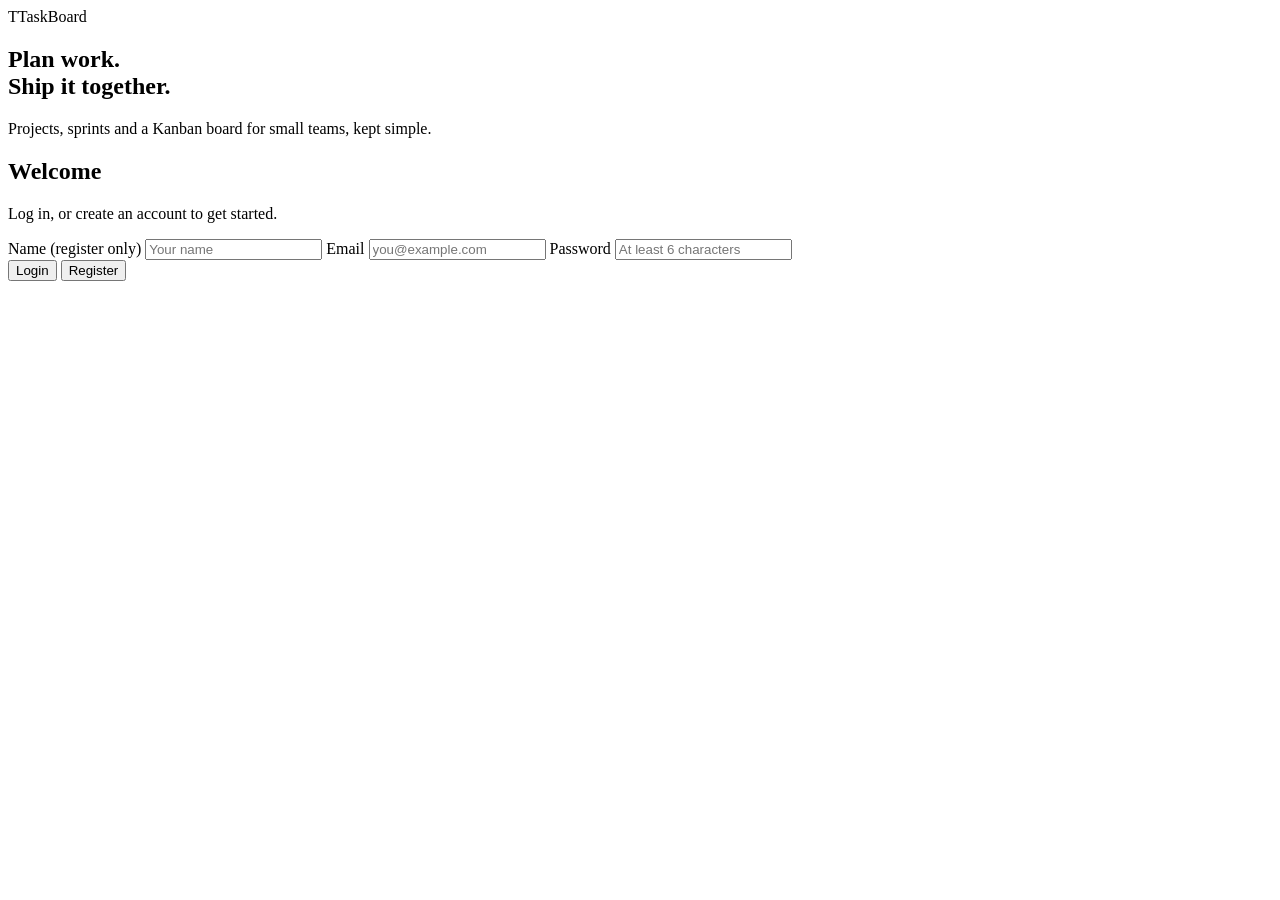
==== static/index.html @ 84e42cac "TB-26: add sprint filter to the board" ====
<!DOCTYPE html>
<html lang="en">
<head>
  <meta charset="UTF-8">
  <meta name="viewport" content="width=device-width, initial-scale=1">
  <title>TaskBoard</title>
  <link rel="preconnect" href="https://fonts.googleapis.com">
  <link rel="preconnect" href="https://fonts.gstatic.com" crossorigin>
  <link rel="stylesheet" href="/style.css">
</head>
<body>
  <!-- ================= LOGIN / REGISTER ================= -->
  <section id="auth">
    <div class="auth-brand">
      <div class="brand"><span class="logo">T</span><span>TaskBoard</span></div>
      <h1>Plan work.<br>Ship it together.</h1>
      <p>Projects, sprints and a Kanban board for small teams, kept simple.</p>
    </div>

    <div class="auth-form">
      <div class="auth-card">
        <h2>Welcome</h2>
        <p class="auth-sub">Log in, or create an account to get started.</p>

        <label for="name">Name <span class="hint">(register only)</span></label>
        <input id="name" placeholder="Your name" autocomplete="name">

        <label for="email">Email</label>
        <input id="email" type="email" placeholder="you@example.com" autocomplete="email">

        <label for="password">Password</label>
        <input id="password" type="password" placeholder="At least 6 characters" autocomplete="current-password">

        <div class="row">
          <button id="loginBtn">Login</button>
          <button id="registerBtn" class="secondary">Register</button>
        </div>
        <p id="authError" class="error" role="alert"></p>
      </div>
    </div>
  </section>

    <!-- ================= APP (after login) ================= -->
  <section id="app" hidden>
    <aside class="sidebar">
      <div class="brand"><span class="logo">T</span><span>TaskBoard</span></div>

      <div class="side-section grow">
        <p class="side-label">Current project</p>
        <div class="project-card">
          <strong id="projectKey">--</strong>
          <span id="projectName">No project</span>
        </div>
        <button id="newProjectBtn" class="ghost">+ New project</button>
      </div>

      <div class="side-user">
        <span id="whoAvatar" class="avatar"></span>
        <span id="who"></span>
        <button id="logoutBtn" class="ghost small">Logout</button>
      </div>
    </aside>

    <main class="main">
      <div class="topbar">
        <h1>Board</h1>
        <select id="projectSelect" aria-label="Select project"></select>
      </div>
      <div class="toolbar">
        <label for="sprintFilter">Show</label>
        <select id="sprintFilter" aria-label="Filter by sprint"></select>
      </div>
      <p id="appError" class="error" role="alert"></p>

      <!-- Create issue panel (TB-39) -->
      <div class="create-panel">
        <input id="newTitle" placeholder="What needs to be done?" aria-label="Issue title">
        <select id="newType" aria-label="Type">
          <option>Story</option><option selected>Task</option><option>Bug</option><option>Epic</option>
        </select>
        <select id="newPriority" aria-label="Priority">
          <option>High</option><option selected>Medium</option><option>Low</option>
        </select>
        <select id="newPoints" aria-label="Story points">
          <option value="">No points</option>
          <option>1</option><option>2</option><option>3</option>
          <option>5</option><option>8</option><option>13</option>
        </select>
        <select id="newAssignee" aria-label="Assignee"></select>
        <button id="addIssueBtn">Add issue</button>
      </div>
      <p id="createError" class="error" role="alert"></p>

      <div id="board"></div>
    </main>
  </section>
  <!-- Edit issue dialog (TB-18) -->
  <dialog id="editDialog" class="dialog">
    <div class="dialog-body">
      <h3 id="editHeading">Edit issue</h3>

      <label for="editTitle">Title</label>
      <input id="editTitle" placeholder="Issue title">

      <div class="dialog-grid">
        <div>
          <label for="editType">Type</label>
          <select id="editType">
            <option>Story</option><option>Task</option><option>Bug</option><option>Epic</option>
          </select>
        </div>
        <div>
          <label for="editPriority">Priority</label>
          <select id="editPriority">
            <option>High</option><option>Medium</option><option>Low</option>
          </select>
        </div>
        <div>
          <label for="editPoints">Story points</label>
          <select id="editPoints">
            <option value="">None</option>
            <option>1</option><option>2</option><option>3</option>
            <option>5</option><option>8</option><option>13</option>
          </select>
        </div>
        <div>
          <label for="editAssignee">Assignee</label>
          <select id="editAssignee"></select>
        </div>
      </div>

      <p id="editError" class="error" role="alert"></p>
      <div class="dialog-actions">
        <button id="editCancelBtn" class="secondary">Cancel</button>
        <button id="editSaveBtn">Save changes</button>
      </div>
    </div>
  </dialog>
  <script src="/app.js"></script>
</body>
</html>
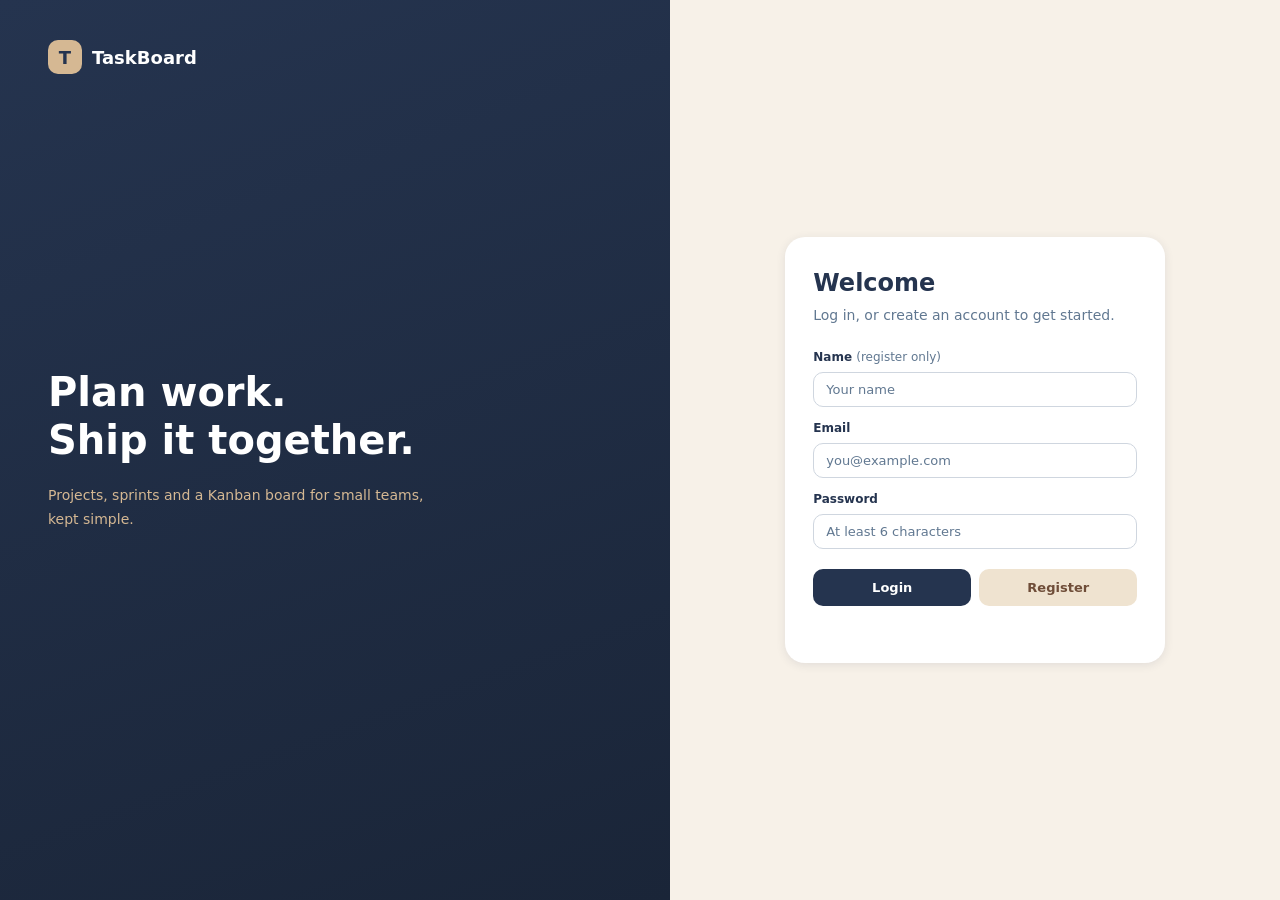
==== commit 50586cd2: "Merge 84e42cac39cbd2ec6d041fa63b5cc1df77c68200 into fd11327509d1e5f1c263e1c9726c04592b62c401" ====
--- a/static/index.html
+++ b/static/index.html
@@ -6,7 +6,8 @@
   <title>TaskBoard</title>
   <link rel="preconnect" href="https://fonts.googleapis.com">
   <link rel="preconnect" href="https://fonts.gstatic.com" crossorigin>
-  <link rel="stylesheet" href="/style.css">
+  <!-- TB-36: was /style.css -->
+  <link rel="stylesheet" href="/static/style.css">
 </head>
 <body>
   <!-- ================= LOGIN / REGISTER ================= -->
@@ -40,7 +41,7 @@
     </div>
   </section>
 
-    <!-- ================= APP (after login) ================= -->
+  <!-- ================= APP (after login) ================= -->
   <section id="app" hidden>
     <aside class="sidebar">
       <div class="brand"><span class="logo">T</span><span>TaskBoard</span></div>
@@ -94,6 +95,7 @@
       <div id="board"></div>
     </main>
   </section>
+
   <!-- Edit issue dialog (TB-18) -->
   <dialog id="editDialog" class="dialog">
     <div class="dialog-body">
@@ -136,6 +138,8 @@
       </div>
     </div>
   </dialog>
-  <script src="/app.js"></script>
+
+  <!-- TB-36: was /app.js -->
+  <script src="/static/app.js"></script>
 </body>
 </html>
--- a/static/style.css
+++ b/static/style.css
@@ -0,0 +1,380 @@
+@import url('https://fonts.googleapis.com/css2?family=Merriweather+Sans:wght@400;500;600;700&display=swap');
+
+:root {
+  /* palette */
+  --space-cadet: #25344f;
+  --slate-gray: #617891;
+  --tan: #d5b893;
+  --coffee: #6f4d38;
+  --caput-mortuum: #632024;
+
+  /* tints derived from the palette */
+  --paper: #f7f1e8;
+  --tan-soft: #efe3d0;
+  --white: #ffffff;
+
+  --radius: 16px;
+  --shadow: 0 2px 10px rgba(37, 52, 79, 0.10);
+}
+
+* { box-sizing: border-box; }
+[hidden] { display: none !important; }
+
+body {
+  margin: 0;
+  font-family: 'Merriweather Sans', system-ui, sans-serif;
+  font-size: 14px;
+  background: var(--paper);
+  color: var(--space-cadet);
+}
+
+h1, h2, h3, h4, p { margin: 0; }
+
+/* ---------- brand ---------- */
+.brand {
+  display: flex;
+  align-items: center;
+  gap: 10px;
+  font-weight: 700;
+  font-size: 18px;
+}
+.logo {
+  display: inline-grid;
+  place-items: center;
+  width: 34px;
+  height: 34px;
+  border-radius: 10px;
+  background: var(--tan);
+  color: var(--space-cadet);
+  font-weight: 700;
+}
+
+/* ---------- form controls ---------- */
+input, select, button {
+  font-family: inherit;
+  font-size: 13px;
+  padding: 9px 12px;
+  border-radius: 10px;
+  border: 1px solid #cfd6df;
+  background: var(--white);
+  color: var(--space-cadet);
+}
+input::placeholder { color: var(--slate-gray); }
+
+button {
+  background: var(--space-cadet);
+  color: var(--white);
+  border: none;
+  font-weight: 600;
+  cursor: pointer;
+  transition: background 0.15s ease;
+}
+button:hover { background: var(--slate-gray); }
+button:disabled { opacity: 0.6; cursor: wait; }
+
+button.secondary { background: var(--tan-soft); color: var(--coffee); }
+button.secondary:hover { background: var(--tan); color: var(--space-cadet); }
+
+button.ghost { background: rgba(255, 255, 255, 0.08); color: var(--tan); }
+button.ghost:hover { background: rgba(255, 255, 255, 0.18); color: var(--white); }
+button.small { padding: 5px 10px; font-size: 12px; }
+
+button:focus-visible, input:focus-visible, select:focus-visible {
+  outline: 2px solid var(--slate-gray);
+  outline-offset: 2px;
+}
+
+.error { color: var(--caput-mortuum); font-weight: 600; min-height: 1.2em; }
+
+/* ================= LOGIN / REGISTER ================= */
+#auth {
+  display: grid;
+  grid-template-columns: 1.1fr 1fr;
+  min-height: 100vh;
+}
+
+.auth-brand {
+  background: linear-gradient(160deg, var(--space-cadet) 0%, #1a2538 100%);
+  color: var(--tan);
+  padding: 48px;
+  display: flex;
+  flex-direction: column;
+  justify-content: center;
+  gap: 20px;
+  position: relative;
+}
+.auth-brand .brand { position: absolute; top: 40px; left: 48px; color: var(--white); }
+.auth-brand h1 { font-size: 40px; line-height: 1.2; color: var(--white); }
+.auth-brand p { max-width: 380px; line-height: 1.7; color: var(--tan); }
+
+.auth-form {
+  display: grid;
+  place-items: center;
+  padding: 32px;
+}
+.auth-card {
+  width: 100%;
+  max-width: 380px;
+  background: var(--white);
+  padding: 32px 28px;
+  border-radius: 20px;
+  box-shadow: var(--shadow);
+  display: flex;
+  flex-direction: column;
+  gap: 8px;
+}
+.auth-card h2 { font-size: 24px; }
+.auth-sub { color: var(--slate-gray); margin-bottom: 10px; line-height: 1.5; }
+.auth-card label { font-size: 12px; font-weight: 600; margin-top: 6px; }
+.hint { font-weight: 400; color: var(--slate-gray); }
+.row { display: flex; gap: 8px; margin-top: 12px; }
+.row button { flex: 1; padding: 11px; }
+
+/* ================= APP SHELL ================= */
+#app {
+  display: grid;
+  grid-template-columns: 260px 1fr;
+  min-height: 100vh;
+}
+
+.sidebar {
+  background: var(--space-cadet);
+  color: var(--tan);
+  padding: 24px 18px;
+  display: flex;
+  flex-direction: column;
+  gap: 28px;
+  position: sticky;
+  top: 0;
+  height: 100vh;
+}
+.sidebar .brand { color: var(--white); }
+
+.side-section { display: flex; flex-direction: column; gap: 10px; }
+.side-section.grow { flex: 1; min-height: 0; overflow-y: auto; }
+
+.avatar {
+  display: inline-grid;
+  place-items: center;
+  flex: none;
+  width: 30px;
+  height: 30px;
+  border-radius: 50%;
+  background: var(--tan);
+  color: var(--coffee);
+  font-size: 11px;
+  font-weight: 700;
+}
+
+.side-user {
+  display: flex;
+  align-items: center;
+  gap: 10px;
+  padding-top: 16px;
+  border-top: 1px solid rgba(255, 255, 255, 0.12);
+}
+#who {
+  flex: 1;
+  min-width: 0;
+  color: var(--white);
+  font-weight: 600;
+  overflow: hidden;
+  text-overflow: ellipsis;
+  white-space: nowrap;
+}
+
+.main { padding: 24px 28px 40px; min-width: 0; }
+.topbar {
+  display: flex;
+  align-items: center;
+  justify-content: space-between;
+  gap: 12px;
+  margin-bottom: 20px;
+}
+.topbar h1 { font-size: 26px; }
+.placeholder { color: var(--slate-gray); line-height: 1.6; }
+
+/* ---------- responsive ---------- */
+@media (max-width: 900px) {
+  #auth { grid-template-columns: 1fr; }
+  .auth-brand { padding: 96px 28px 32px; }
+  .auth-brand .brand { left: 28px; top: 28px; }
+  .auth-brand h1 { font-size: 30px; }
+
+  #app { grid-template-columns: 1fr; }
+  .sidebar { position: static; height: auto; gap: 18px; }
+  .main { padding: 16px; }
+}
+
+/* ================= PROJECTS (TB-16) ================= */
+.side-label {
+  font-size: 11px;
+  text-transform: uppercase;
+  letter-spacing: 0.08em;
+  color: var(--slate-gray);
+  font-weight: 700;
+}
+
+.project-card {
+  background: rgba(255, 255, 255, 0.07);
+  border-radius: 12px;
+  padding: 12px;
+  display: flex;
+  flex-direction: column;
+  gap: 4px;
+}
+.project-card strong { color: var(--white); font-size: 16px; }
+.project-card span { color: var(--tan); font-size: 12px; overflow-wrap: anywhere; }
+
+#projectSelect { min-width: 220px; font-weight: 600; }
+/* ================= KANBAN BOARD ================= */
+#board {
+  display: grid;
+  grid-template-columns: repeat(4, minmax(0, 1fr));
+  gap: 14px;
+  align-items: start;
+}
+
+.column {
+  background: var(--tan-soft);
+  border-radius: var(--radius);
+  padding: 12px;
+  min-height: 220px;
+}
+
+.column-head {
+  display: flex;
+  align-items: center;
+  justify-content: space-between;
+  margin: 2px 2px 12px;
+}
+.column-head h3 {
+  font-size: 12px;
+  text-transform: uppercase;
+  letter-spacing: 0.06em;
+  color: var(--coffee);
+}
+.count {
+  min-width: 24px;
+  text-align: center;
+  padding: 2px 8px;
+  border-radius: 999px;
+  background: var(--white);
+  color: var(--coffee);
+  font-size: 12px;
+  font-weight: 700;
+}
+.empty { color: var(--slate-gray); font-size: 12px; text-align: center; padding: 20px 0; }
+
+.card {
+  background: var(--white);
+  border-radius: 14px;
+  padding: 14px;
+  margin-bottom: 10px;
+  box-shadow: var(--shadow);
+  display: flex;
+  flex-direction: column;
+  gap: 10px;
+  overflow-wrap: anywhere;
+}
+
+.tags { display: flex; flex-wrap: wrap; gap: 6px; }
+.pill {
+  padding: 3px 10px;
+  border-radius: 999px;
+  font-size: 11px;
+  font-weight: 600;
+}
+.type-story { background: #e8dacd; color: var(--coffee); }
+.type-task  { background: #dfe5ec; color: var(--space-cadet); }
+.type-bug   { background: #ecd5d6; color: var(--caput-mortuum); }
+.type-epic  { background: #d9deea; color: var(--space-cadet); }
+
+.prio-high   { background: var(--white); border: 1px solid var(--caput-mortuum); color: var(--caput-mortuum); }
+.prio-medium { background: var(--white); border: 1px solid var(--coffee); color: var(--coffee); }
+.prio-low    { background: var(--white); border: 1px solid var(--slate-gray); color: var(--slate-gray); }
+.pts { background: var(--tan); color: var(--coffee); }
+
+.card-title { font-size: 14px; line-height: 1.4; font-weight: 600; }
+.card-key { font-size: 11px; color: var(--slate-gray); font-weight: 600; letter-spacing: 0.04em; }
+
+.card-assignee {
+  display: flex;
+  align-items: center;
+  gap: 8px;
+  font-size: 12px;
+  color: var(--slate-gray);
+}
+.card-assignee .avatar { width: 24px; height: 24px; font-size: 10px; }
+.card-assignee .avatar.none { background: #dfe5ec; color: var(--slate-gray); }
+
+@media (max-width: 1200px) {
+  #board { grid-template-columns: repeat(2, minmax(0, 1fr)); }
+}
+@media (max-width: 900px) {
+  #board { grid-template-columns: 1fr; }
+}
+/* ================= STATUS DROPDOWN (TB-22) ================= */
+.card-actions { display: flex; align-items: center; gap: 8px; }
+.card-actions select { flex: 1; padding: 6px 8px; font-size: 12px; }
+.card-actions select:disabled { opacity: 0.6; cursor: wait; }
+
+/* ================= EDIT / DELETE ISSUE (TB-18) ================= */
+.card-actions { flex-wrap: wrap; }
+.card-actions select { flex: 1 1 100%; }
+.card-actions button { flex: 1; }
+
+button.danger { background: #ecd5d6; color: var(--caput-mortuum); }
+button.danger:hover { background: var(--caput-mortuum); color: var(--white); }
+
+.dialog {
+  border: none;
+  border-radius: 20px;
+  padding: 0;
+  width: min(480px, calc(100vw - 32px));
+  background: var(--white);
+  color: var(--space-cadet);
+  font-family: inherit;
+  box-shadow: 0 12px 40px rgba(37, 52, 79, 0.35);
+}
+.dialog::backdrop { background: rgba(37, 52, 79, 0.55); }
+.dialog-body { padding: 24px; display: flex; flex-direction: column; gap: 8px; }
+.dialog-body h3 { font-size: 18px; margin-bottom: 6px; }
+.dialog-body label { font-size: 12px; font-weight: 600; margin-top: 6px; }
+.dialog-grid { display: grid; grid-template-columns: 1fr 1fr; gap: 8px 12px; }
+.dialog-grid > div { display: flex; flex-direction: column; gap: 4px; min-width: 0; }
+.dialog-grid select { width: 100%; }
+.dialog-actions { display: flex; justify-content: flex-end; gap: 8px; margin-top: 12px; }
+
+/* ================= CREATE ISSUE (TB-39) ================= */
+.create-panel {
+  display: grid;
+  grid-template-columns: 2fr repeat(4, minmax(0, 1fr)) auto;
+  gap: 8px;
+  background: var(--white);
+  padding: 12px;
+  border-radius: var(--radius);
+  box-shadow: var(--shadow);
+  margin-bottom: 8px;
+}
+.create-panel input, .create-panel select { min-width: 0; width: 100%; }
+
+@media (max-width: 1200px) {
+  .create-panel { grid-template-columns: 1fr 1fr; }
+  .create-panel #newTitle, .create-panel button { grid-column: 1 / -1; }
+}
+
+/* ================= SPRINT FILTER (TB-26) ================= */
+.toolbar {
+  display: flex;
+  align-items: center;
+  flex-wrap: wrap;
+  gap: 8px;
+  padding: 12px 14px;
+  margin-bottom: 14px;
+  border-radius: var(--radius);
+  background: var(--white);
+  box-shadow: var(--shadow);
+}
+.toolbar label { font-size: 12px; font-weight: 600; color: var(--slate-gray); }
+#sprintFilter { min-width: 200px; font-weight: 600; }
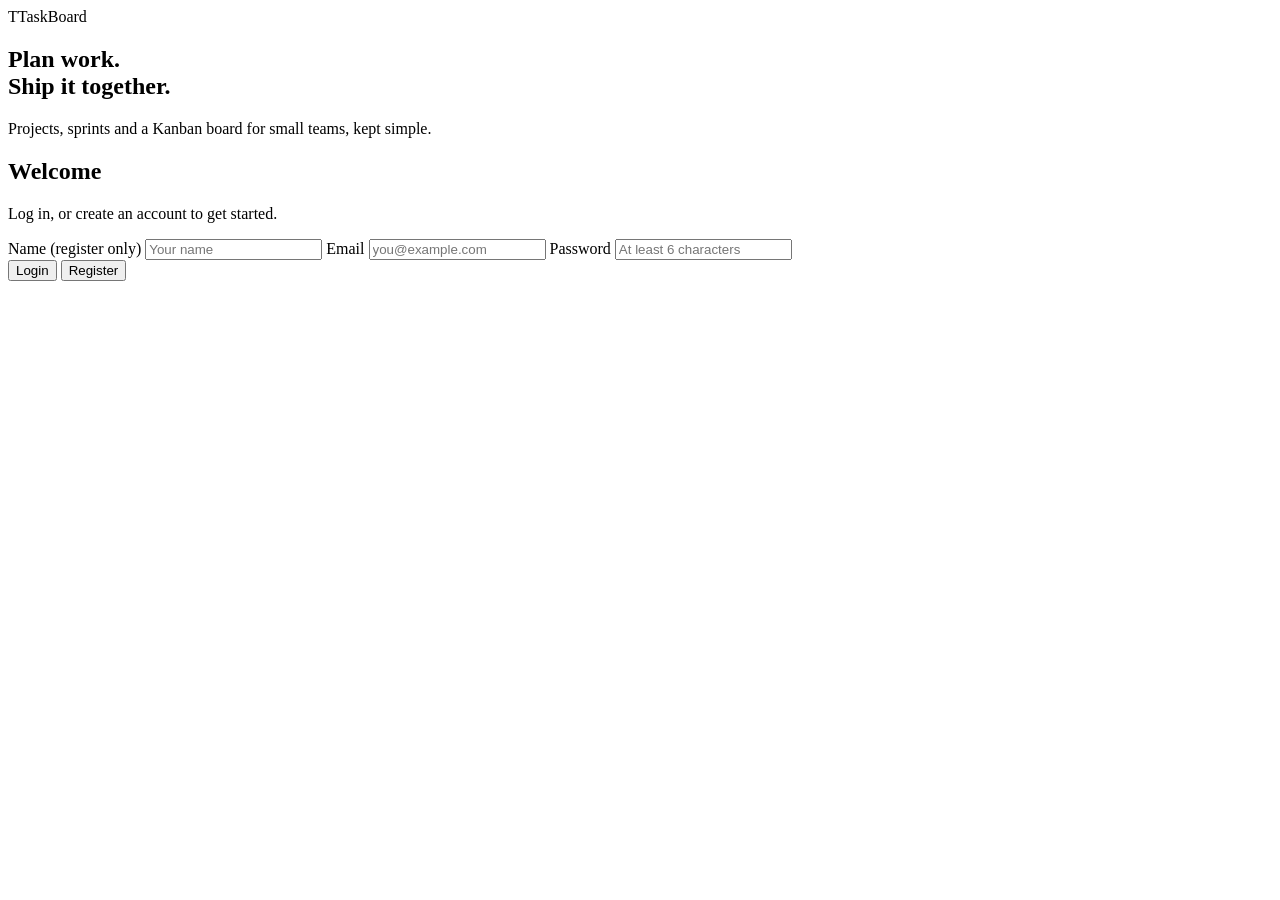
==== commit fb1ba559: "TB-25: add sprint summary showing completed vs total story points" ====
--- a/static/index.html
+++ b/static/index.html
@@ -6,8 +6,7 @@
   <title>TaskBoard</title>
   <link rel="preconnect" href="https://fonts.googleapis.com">
   <link rel="preconnect" href="https://fonts.gstatic.com" crossorigin>
-  <!-- TB-36: was /style.css -->
-  <link rel="stylesheet" href="/static/style.css">
+  <link rel="stylesheet" href="/style.css">
 </head>
 <body>
   <!-- ================= LOGIN / REGISTER ================= -->
@@ -41,7 +40,7 @@
     </div>
   </section>
 
-  <!-- ================= APP (after login) ================= -->
+    <!-- ================= APP (after login) ================= -->
   <section id="app" hidden>
     <aside class="sidebar">
       <div class="brand"><span class="logo">T</span><span>TaskBoard</span></div>
@@ -70,6 +69,7 @@
       <div class="toolbar">
         <label for="sprintFilter">Show</label>
         <select id="sprintFilter" aria-label="Filter by sprint"></select>
+        <span id="sprintSummary" class="sprint-summary" aria-live="polite">0 / 0 points done</span>
       </div>
       <p id="appError" class="error" role="alert"></p>
 
@@ -95,7 +95,6 @@
       <div id="board"></div>
     </main>
   </section>
-
   <!-- Edit issue dialog (TB-18) -->
   <dialog id="editDialog" class="dialog">
     <div class="dialog-body">
@@ -138,8 +137,6 @@
       </div>
     </div>
   </dialog>
-
-  <!-- TB-36: was /app.js -->
-  <script src="/static/app.js"></script>
+  <script src="/app.js"></script>
 </body>
 </html>
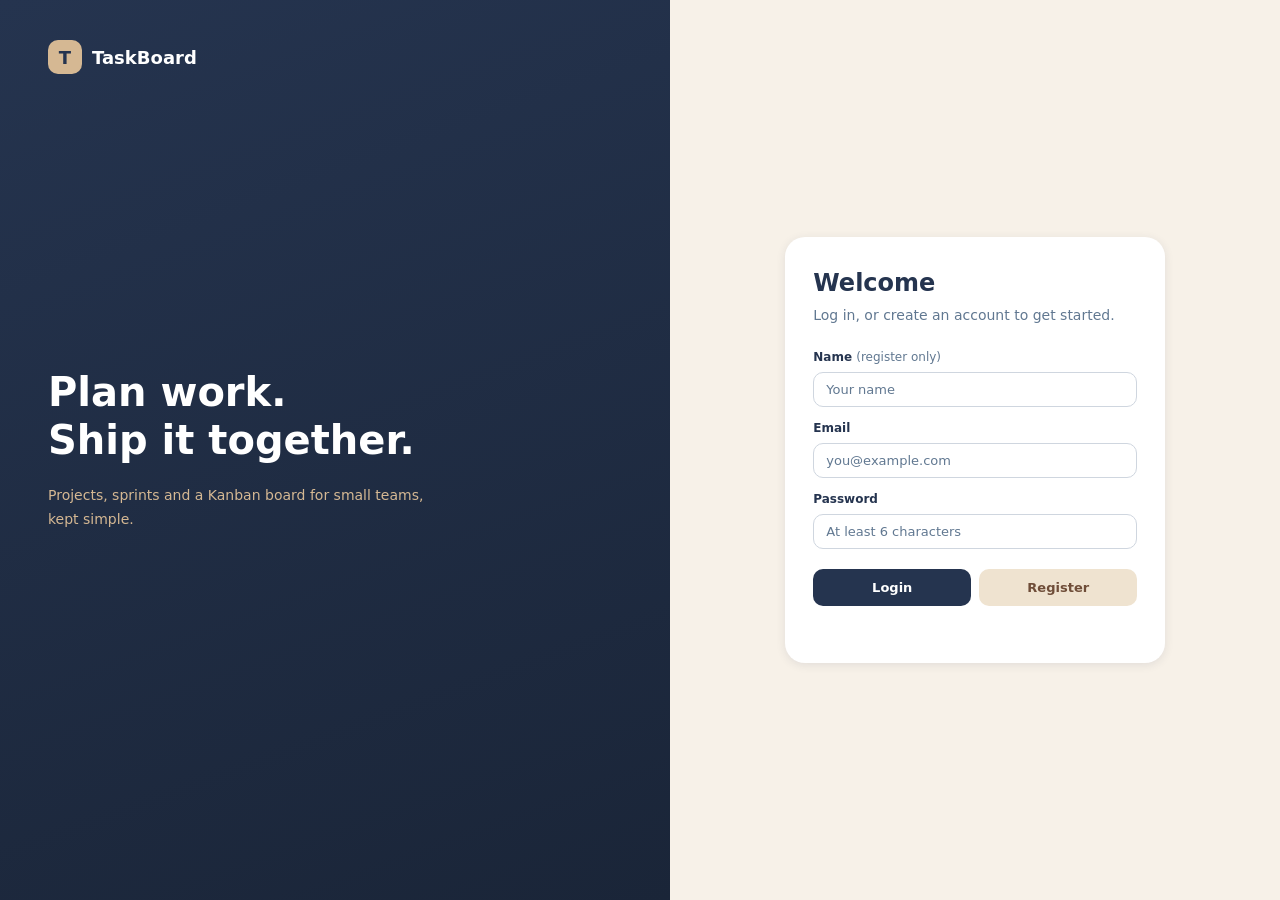
==== commit a0a26ba6: "Merge fb1ba5591cda9819255a6f42176c59d9d7c77377 into fd11327509d1e5f1c263e1c9726c04592b62c401" ====
--- a/static/index.html
+++ b/static/index.html
@@ -6,7 +6,8 @@
   <title>TaskBoard</title>
   <link rel="preconnect" href="https://fonts.googleapis.com">
   <link rel="preconnect" href="https://fonts.gstatic.com" crossorigin>
-  <link rel="stylesheet" href="/style.css">
+  <!-- TB-36: was /style.css -->
+  <link rel="stylesheet" href="/static/style.css">
 </head>
 <body>
   <!-- ================= LOGIN / REGISTER ================= -->
@@ -40,7 +41,7 @@
     </div>
   </section>
 
-    <!-- ================= APP (after login) ================= -->
+  <!-- ================= APP (after login) ================= -->
   <section id="app" hidden>
     <aside class="sidebar">
       <div class="brand"><span class="logo">T</span><span>TaskBoard</span></div>
@@ -95,6 +96,7 @@
       <div id="board"></div>
     </main>
   </section>
+
   <!-- Edit issue dialog (TB-18) -->
   <dialog id="editDialog" class="dialog">
     <div class="dialog-body">
@@ -137,6 +139,8 @@
       </div>
     </div>
   </dialog>
-  <script src="/app.js"></script>
+
+  <!-- TB-36: was /app.js -->
+  <script src="/static/app.js"></script>
 </body>
 </html>
--- a/static/style.css
+++ b/static/style.css
@@ -0,0 +1,391 @@
+@import url('https://fonts.googleapis.com/css2?family=Merriweather+Sans:wght@400;500;600;700&display=swap');
+
+:root {
+  /* palette */
+  --space-cadet: #25344f;
+  --slate-gray: #617891;
+  --tan: #d5b893;
+  --coffee: #6f4d38;
+  --caput-mortuum: #632024;
+
+  /* tints derived from the palette */
+  --paper: #f7f1e8;
+  --tan-soft: #efe3d0;
+  --white: #ffffff;
+
+  --radius: 16px;
+  --shadow: 0 2px 10px rgba(37, 52, 79, 0.10);
+}
+
+* { box-sizing: border-box; }
+[hidden] { display: none !important; }
+
+body {
+  margin: 0;
+  font-family: 'Merriweather Sans', system-ui, sans-serif;
+  font-size: 14px;
+  background: var(--paper);
+  color: var(--space-cadet);
+}
+
+h1, h2, h3, h4, p { margin: 0; }
+
+/* ---------- brand ---------- */
+.brand {
+  display: flex;
+  align-items: center;
+  gap: 10px;
+  font-weight: 700;
+  font-size: 18px;
+}
+.logo {
+  display: inline-grid;
+  place-items: center;
+  width: 34px;
+  height: 34px;
+  border-radius: 10px;
+  background: var(--tan);
+  color: var(--space-cadet);
+  font-weight: 700;
+}
+
+/* ---------- form controls ---------- */
+input, select, button {
+  font-family: inherit;
+  font-size: 13px;
+  padding: 9px 12px;
+  border-radius: 10px;
+  border: 1px solid #cfd6df;
+  background: var(--white);
+  color: var(--space-cadet);
+}
+input::placeholder { color: var(--slate-gray); }
+
+button {
+  background: var(--space-cadet);
+  color: var(--white);
+  border: none;
+  font-weight: 600;
+  cursor: pointer;
+  transition: background 0.15s ease;
+}
+button:hover { background: var(--slate-gray); }
+button:disabled { opacity: 0.6; cursor: wait; }
+
+button.secondary { background: var(--tan-soft); color: var(--coffee); }
+button.secondary:hover { background: var(--tan); color: var(--space-cadet); }
+
+button.ghost { background: rgba(255, 255, 255, 0.08); color: var(--tan); }
+button.ghost:hover { background: rgba(255, 255, 255, 0.18); color: var(--white); }
+button.small { padding: 5px 10px; font-size: 12px; }
+
+button:focus-visible, input:focus-visible, select:focus-visible {
+  outline: 2px solid var(--slate-gray);
+  outline-offset: 2px;
+}
+
+.error { color: var(--caput-mortuum); font-weight: 600; min-height: 1.2em; }
+
+/* ================= LOGIN / REGISTER ================= */
+#auth {
+  display: grid;
+  grid-template-columns: 1.1fr 1fr;
+  min-height: 100vh;
+}
+
+.auth-brand {
+  background: linear-gradient(160deg, var(--space-cadet) 0%, #1a2538 100%);
+  color: var(--tan);
+  padding: 48px;
+  display: flex;
+  flex-direction: column;
+  justify-content: center;
+  gap: 20px;
+  position: relative;
+}
+.auth-brand .brand { position: absolute; top: 40px; left: 48px; color: var(--white); }
+.auth-brand h1 { font-size: 40px; line-height: 1.2; color: var(--white); }
+.auth-brand p { max-width: 380px; line-height: 1.7; color: var(--tan); }
+
+.auth-form {
+  display: grid;
+  place-items: center;
+  padding: 32px;
+}
+.auth-card {
+  width: 100%;
+  max-width: 380px;
+  background: var(--white);
+  padding: 32px 28px;
+  border-radius: 20px;
+  box-shadow: var(--shadow);
+  display: flex;
+  flex-direction: column;
+  gap: 8px;
+}
+.auth-card h2 { font-size: 24px; }
+.auth-sub { color: var(--slate-gray); margin-bottom: 10px; line-height: 1.5; }
+.auth-card label { font-size: 12px; font-weight: 600; margin-top: 6px; }
+.hint { font-weight: 400; color: var(--slate-gray); }
+.row { display: flex; gap: 8px; margin-top: 12px; }
+.row button { flex: 1; padding: 11px; }
+
+/* ================= APP SHELL ================= */
+#app {
+  display: grid;
+  grid-template-columns: 260px 1fr;
+  min-height: 100vh;
+}
+
+.sidebar {
+  background: var(--space-cadet);
+  color: var(--tan);
+  padding: 24px 18px;
+  display: flex;
+  flex-direction: column;
+  gap: 28px;
+  position: sticky;
+  top: 0;
+  height: 100vh;
+}
+.sidebar .brand { color: var(--white); }
+
+.side-section { display: flex; flex-direction: column; gap: 10px; }
+.side-section.grow { flex: 1; min-height: 0; overflow-y: auto; }
+
+.avatar {
+  display: inline-grid;
+  place-items: center;
+  flex: none;
+  width: 30px;
+  height: 30px;
+  border-radius: 50%;
+  background: var(--tan);
+  color: var(--coffee);
+  font-size: 11px;
+  font-weight: 700;
+}
+
+.side-user {
+  display: flex;
+  align-items: center;
+  gap: 10px;
+  padding-top: 16px;
+  border-top: 1px solid rgba(255, 255, 255, 0.12);
+}
+#who {
+  flex: 1;
+  min-width: 0;
+  color: var(--white);
+  font-weight: 600;
+  overflow: hidden;
+  text-overflow: ellipsis;
+  white-space: nowrap;
+}
+
+.main { padding: 24px 28px 40px; min-width: 0; }
+.topbar {
+  display: flex;
+  align-items: center;
+  justify-content: space-between;
+  gap: 12px;
+  margin-bottom: 20px;
+}
+.topbar h1 { font-size: 26px; }
+.placeholder { color: var(--slate-gray); line-height: 1.6; }
+
+/* ---------- responsive ---------- */
+@media (max-width: 900px) {
+  #auth { grid-template-columns: 1fr; }
+  .auth-brand { padding: 96px 28px 32px; }
+  .auth-brand .brand { left: 28px; top: 28px; }
+  .auth-brand h1 { font-size: 30px; }
+
+  #app { grid-template-columns: 1fr; }
+  .sidebar { position: static; height: auto; gap: 18px; }
+  .main { padding: 16px; }
+}
+
+/* ================= PROJECTS (TB-16) ================= */
+.side-label {
+  font-size: 11px;
+  text-transform: uppercase;
+  letter-spacing: 0.08em;
+  color: var(--slate-gray);
+  font-weight: 700;
+}
+
+.project-card {
+  background: rgba(255, 255, 255, 0.07);
+  border-radius: 12px;
+  padding: 12px;
+  display: flex;
+  flex-direction: column;
+  gap: 4px;
+}
+.project-card strong { color: var(--white); font-size: 16px; }
+.project-card span { color: var(--tan); font-size: 12px; overflow-wrap: anywhere; }
+
+#projectSelect { min-width: 220px; font-weight: 600; }
+/* ================= KANBAN BOARD ================= */
+#board {
+  display: grid;
+  grid-template-columns: repeat(4, minmax(0, 1fr));
+  gap: 14px;
+  align-items: start;
+}
+
+.column {
+  background: var(--tan-soft);
+  border-radius: var(--radius);
+  padding: 12px;
+  min-height: 220px;
+}
+
+.column-head {
+  display: flex;
+  align-items: center;
+  justify-content: space-between;
+  margin: 2px 2px 12px;
+}
+.column-head h3 {
+  font-size: 12px;
+  text-transform: uppercase;
+  letter-spacing: 0.06em;
+  color: var(--coffee);
+}
+.count {
+  min-width: 24px;
+  text-align: center;
+  padding: 2px 8px;
+  border-radius: 999px;
+  background: var(--white);
+  color: var(--coffee);
+  font-size: 12px;
+  font-weight: 700;
+}
+.empty { color: var(--slate-gray); font-size: 12px; text-align: center; padding: 20px 0; }
+
+.card {
+  background: var(--white);
+  border-radius: 14px;
+  padding: 14px;
+  margin-bottom: 10px;
+  box-shadow: var(--shadow);
+  display: flex;
+  flex-direction: column;
+  gap: 10px;
+  overflow-wrap: anywhere;
+}
+
+.tags { display: flex; flex-wrap: wrap; gap: 6px; }
+.pill {
+  padding: 3px 10px;
+  border-radius: 999px;
+  font-size: 11px;
+  font-weight: 600;
+}
+.type-story { background: #e8dacd; color: var(--coffee); }
+.type-task  { background: #dfe5ec; color: var(--space-cadet); }
+.type-bug   { background: #ecd5d6; color: var(--caput-mortuum); }
+.type-epic  { background: #d9deea; color: var(--space-cadet); }
+
+.prio-high   { background: var(--white); border: 1px solid var(--caput-mortuum); color: var(--caput-mortuum); }
+.prio-medium { background: var(--white); border: 1px solid var(--coffee); color: var(--coffee); }
+.prio-low    { background: var(--white); border: 1px solid var(--slate-gray); color: var(--slate-gray); }
+.pts { background: var(--tan); color: var(--coffee); }
+
+.card-title { font-size: 14px; line-height: 1.4; font-weight: 600; }
+.card-key { font-size: 11px; color: var(--slate-gray); font-weight: 600; letter-spacing: 0.04em; }
+
+.card-assignee {
+  display: flex;
+  align-items: center;
+  gap: 8px;
+  font-size: 12px;
+  color: var(--slate-gray);
+}
+.card-assignee .avatar { width: 24px; height: 24px; font-size: 10px; }
+.card-assignee .avatar.none { background: #dfe5ec; color: var(--slate-gray); }
+
+@media (max-width: 1200px) {
+  #board { grid-template-columns: repeat(2, minmax(0, 1fr)); }
+}
+@media (max-width: 900px) {
+  #board { grid-template-columns: 1fr; }
+}
+/* ================= STATUS DROPDOWN (TB-22) ================= */
+.card-actions { display: flex; align-items: center; gap: 8px; }
+.card-actions select { flex: 1; padding: 6px 8px; font-size: 12px; }
+.card-actions select:disabled { opacity: 0.6; cursor: wait; }
+
+/* ================= EDIT / DELETE ISSUE (TB-18) ================= */
+.card-actions { flex-wrap: wrap; }
+.card-actions select { flex: 1 1 100%; }
+.card-actions button { flex: 1; }
+
+button.danger { background: #ecd5d6; color: var(--caput-mortuum); }
+button.danger:hover { background: var(--caput-mortuum); color: var(--white); }
+
+.dialog {
+  border: none;
+  border-radius: 20px;
+  padding: 0;
+  width: min(480px, calc(100vw - 32px));
+  background: var(--white);
+  color: var(--space-cadet);
+  font-family: inherit;
+  box-shadow: 0 12px 40px rgba(37, 52, 79, 0.35);
+}
+.dialog::backdrop { background: rgba(37, 52, 79, 0.55); }
+.dialog-body { padding: 24px; display: flex; flex-direction: column; gap: 8px; }
+.dialog-body h3 { font-size: 18px; margin-bottom: 6px; }
+.dialog-body label { font-size: 12px; font-weight: 600; margin-top: 6px; }
+.dialog-grid { display: grid; grid-template-columns: 1fr 1fr; gap: 8px 12px; }
+.dialog-grid > div { display: flex; flex-direction: column; gap: 4px; min-width: 0; }
+.dialog-grid select { width: 100%; }
+.dialog-actions { display: flex; justify-content: flex-end; gap: 8px; margin-top: 12px; }
+
+/* ================= CREATE ISSUE (TB-39) ================= */
+.create-panel {
+  display: grid;
+  grid-template-columns: 2fr repeat(4, minmax(0, 1fr)) auto;
+  gap: 8px;
+  background: var(--white);
+  padding: 12px;
+  border-radius: var(--radius);
+  box-shadow: var(--shadow);
+  margin-bottom: 8px;
+}
+.create-panel input, .create-panel select { min-width: 0; width: 100%; }
+
+@media (max-width: 1200px) {
+  .create-panel { grid-template-columns: 1fr 1fr; }
+  .create-panel #newTitle, .create-panel button { grid-column: 1 / -1; }
+}
+
+/* ================= SPRINT FILTER (TB-26) ================= */
+.toolbar {
+  display: flex;
+  align-items: center;
+  flex-wrap: wrap;
+  gap: 8px;
+  padding: 12px 14px;
+  margin-bottom: 14px;
+  border-radius: var(--radius);
+  background: var(--white);
+  box-shadow: var(--shadow);
+}
+.toolbar label { font-size: 12px; font-weight: 600; color: var(--slate-gray); }
+#sprintFilter { min-width: 200px; font-weight: 600; }
+
+/* ================= SPRINT SUMMARY (TB-25) ================= */
+.sprint-summary {
+  margin-left: auto;
+  padding: 6px 14px;
+  border-radius: 999px;
+  background: var(--tan-soft);
+  color: var(--coffee);
+  font-size: 12px;
+  font-weight: 700;
+}
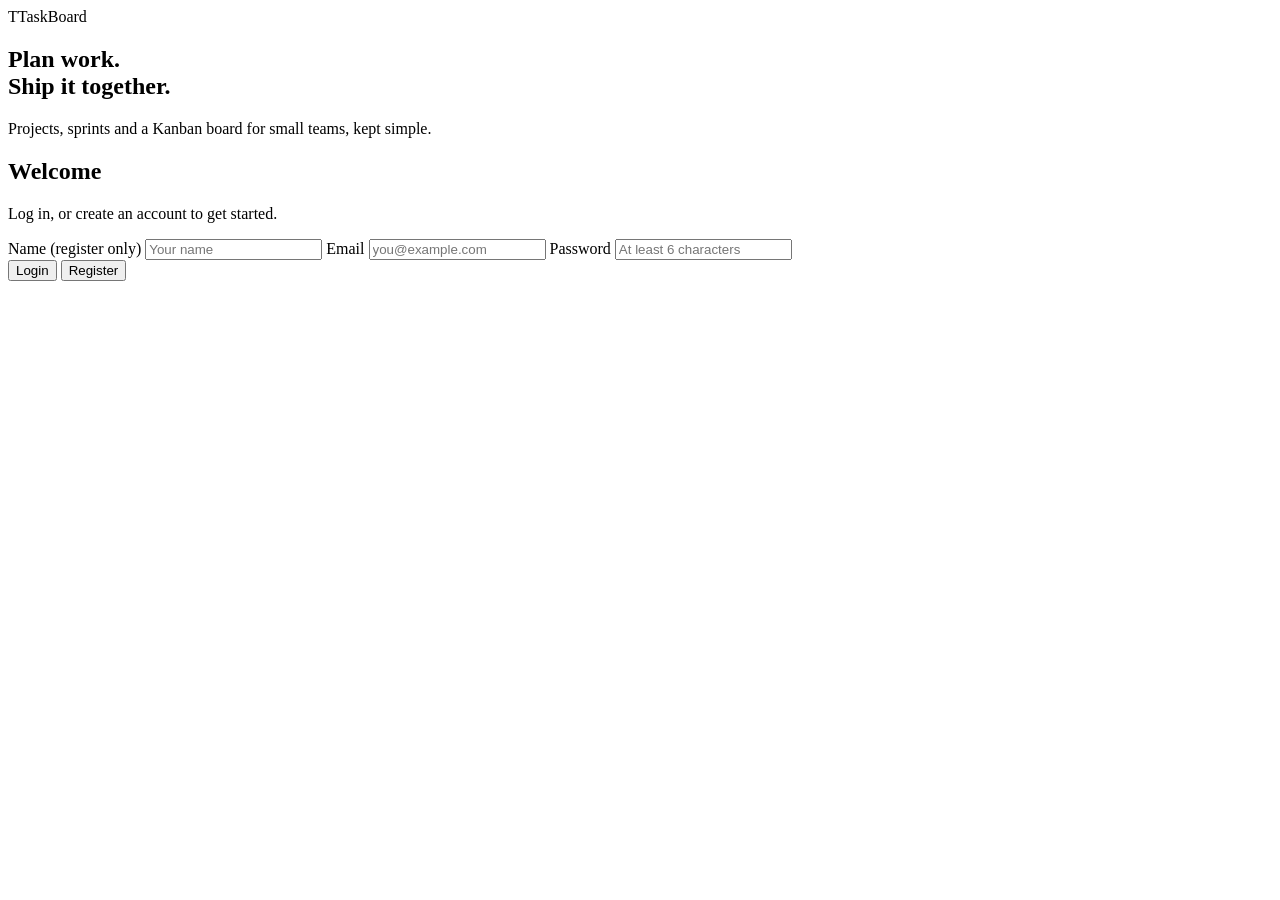
==== commit c5dc9568: "TB-48: add UI to create, start, complete sprints and assign issues" ====
--- a/static/index.html
+++ b/static/index.html
@@ -6,8 +6,7 @@
   <title>TaskBoard</title>
   <link rel="preconnect" href="https://fonts.googleapis.com">
   <link rel="preconnect" href="https://fonts.gstatic.com" crossorigin>
-  <!-- TB-36: was /style.css -->
-  <link rel="stylesheet" href="/static/style.css">
+  <link rel="stylesheet" href="/style.css">
 </head>
 <body>
   <!-- ================= LOGIN / REGISTER ================= -->
@@ -41,7 +40,7 @@
     </div>
   </section>
 
-  <!-- ================= APP (after login) ================= -->
+    <!-- ================= APP (after login) ================= -->
   <section id="app" hidden>
     <aside class="sidebar">
       <div class="brand"><span class="logo">T</span><span>TaskBoard</span></div>
@@ -70,6 +69,9 @@
       <div class="toolbar">
         <label for="sprintFilter">Show</label>
         <select id="sprintFilter" aria-label="Filter by sprint"></select>
+        <button id="newSprintBtn" class="secondary small">+ New sprint</button>
+        <button id="startSprintBtn" class="secondary small">Start sprint</button>
+        <button id="completeSprintBtn" class="secondary small">Complete sprint</button>
         <span id="sprintSummary" class="sprint-summary" aria-live="polite">0 / 0 points done</span>
       </div>
       <p id="appError" class="error" role="alert"></p>
@@ -96,7 +98,6 @@
       <div id="board"></div>
     </main>
   </section>
-
   <!-- Edit issue dialog (TB-18) -->
   <dialog id="editDialog" class="dialog">
     <div class="dialog-body">
@@ -130,6 +131,10 @@
           <label for="editAssignee">Assignee</label>
           <select id="editAssignee"></select>
         </div>
+        <div>
+          <label for="editSprint">Sprint</label>
+          <select id="editSprint"></select>
+        </div>
       </div>
 
       <p id="editError" class="error" role="alert"></p>
@@ -139,8 +144,6 @@
       </div>
     </div>
   </dialog>
-
-  <!-- TB-36: was /app.js -->
-  <script src="/static/app.js"></script>
+  <script src="/app.js"></script>
 </body>
 </html>
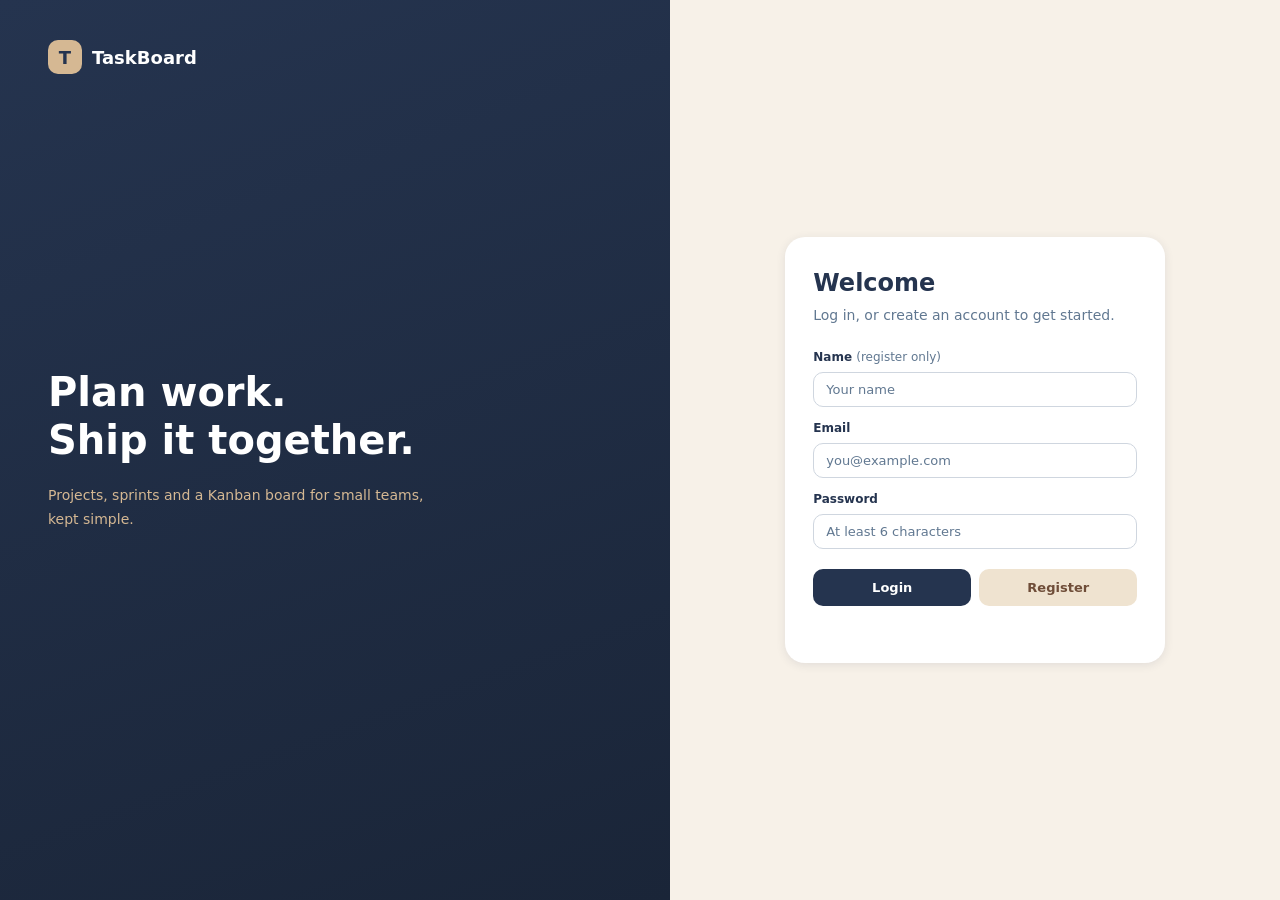
==== commit 42e911cd: "Merge pull request #21 from Janavi88/TB-48-sprint-ui TB-48: add UI to create, start, complete sprint" ====
--- a/static/index.html
+++ b/static/index.html
@@ -6,7 +6,8 @@
   <title>TaskBoard</title>
   <link rel="preconnect" href="https://fonts.googleapis.com">
   <link rel="preconnect" href="https://fonts.gstatic.com" crossorigin>
-  <link rel="stylesheet" href="/style.css">
+  <!-- TB-36: was /style.css -->
+  <link rel="stylesheet" href="/static/style.css">
 </head>
 <body>
   <!-- ================= LOGIN / REGISTER ================= -->
@@ -40,7 +41,7 @@
     </div>
   </section>
 
-    <!-- ================= APP (after login) ================= -->
+  <!-- ================= APP (after login) ================= -->
   <section id="app" hidden>
     <aside class="sidebar">
       <div class="brand"><span class="logo">T</span><span>TaskBoard</span></div>
@@ -98,6 +99,7 @@
       <div id="board"></div>
     </main>
   </section>
+
   <!-- Edit issue dialog (TB-18) -->
   <dialog id="editDialog" class="dialog">
     <div class="dialog-body">
@@ -144,6 +146,8 @@
       </div>
     </div>
   </dialog>
-  <script src="/app.js"></script>
+
+  <!-- TB-36: was /app.js -->
+  <script src="/static/app.js"></script>
 </body>
 </html>
--- a/static/style.css
+++ b/static/style.css
@@ -0,0 +1,394 @@
+@import url('https://fonts.googleapis.com/css2?family=Merriweather+Sans:wght@400;500;600;700&display=swap');
+
+:root {
+  /* palette */
+  --space-cadet: #25344f;
+  --slate-gray: #617891;
+  --tan: #d5b893;
+  --coffee: #6f4d38;
+  --caput-mortuum: #632024;
+
+  /* tints derived from the palette */
+  --paper: #f7f1e8;
+  --tan-soft: #efe3d0;
+  --white: #ffffff;
+
+  --radius: 16px;
+  --shadow: 0 2px 10px rgba(37, 52, 79, 0.10);
+}
+
+* { box-sizing: border-box; }
+[hidden] { display: none !important; }
+
+body {
+  margin: 0;
+  font-family: 'Merriweather Sans', system-ui, sans-serif;
+  font-size: 14px;
+  background: var(--paper);
+  color: var(--space-cadet);
+}
+
+h1, h2, h3, h4, p { margin: 0; }
+
+/* ---------- brand ---------- */
+.brand {
+  display: flex;
+  align-items: center;
+  gap: 10px;
+  font-weight: 700;
+  font-size: 18px;
+}
+.logo {
+  display: inline-grid;
+  place-items: center;
+  width: 34px;
+  height: 34px;
+  border-radius: 10px;
+  background: var(--tan);
+  color: var(--space-cadet);
+  font-weight: 700;
+}
+
+/* ---------- form controls ---------- */
+input, select, button {
+  font-family: inherit;
+  font-size: 13px;
+  padding: 9px 12px;
+  border-radius: 10px;
+  border: 1px solid #cfd6df;
+  background: var(--white);
+  color: var(--space-cadet);
+}
+input::placeholder { color: var(--slate-gray); }
+
+button {
+  background: var(--space-cadet);
+  color: var(--white);
+  border: none;
+  font-weight: 600;
+  cursor: pointer;
+  transition: background 0.15s ease;
+}
+button:hover { background: var(--slate-gray); }
+button:disabled { opacity: 0.6; cursor: wait; }
+
+button.secondary { background: var(--tan-soft); color: var(--coffee); }
+button.secondary:hover { background: var(--tan); color: var(--space-cadet); }
+
+button.ghost { background: rgba(255, 255, 255, 0.08); color: var(--tan); }
+button.ghost:hover { background: rgba(255, 255, 255, 0.18); color: var(--white); }
+button.small { padding: 5px 10px; font-size: 12px; }
+
+button:focus-visible, input:focus-visible, select:focus-visible {
+  outline: 2px solid var(--slate-gray);
+  outline-offset: 2px;
+}
+
+.error { color: var(--caput-mortuum); font-weight: 600; min-height: 1.2em; }
+
+/* ================= LOGIN / REGISTER ================= */
+#auth {
+  display: grid;
+  grid-template-columns: 1.1fr 1fr;
+  min-height: 100vh;
+}
+
+.auth-brand {
+  background: linear-gradient(160deg, var(--space-cadet) 0%, #1a2538 100%);
+  color: var(--tan);
+  padding: 48px;
+  display: flex;
+  flex-direction: column;
+  justify-content: center;
+  gap: 20px;
+  position: relative;
+}
+.auth-brand .brand { position: absolute; top: 40px; left: 48px; color: var(--white); }
+.auth-brand h1 { font-size: 40px; line-height: 1.2; color: var(--white); }
+.auth-brand p { max-width: 380px; line-height: 1.7; color: var(--tan); }
+
+.auth-form {
+  display: grid;
+  place-items: center;
+  padding: 32px;
+}
+.auth-card {
+  width: 100%;
+  max-width: 380px;
+  background: var(--white);
+  padding: 32px 28px;
+  border-radius: 20px;
+  box-shadow: var(--shadow);
+  display: flex;
+  flex-direction: column;
+  gap: 8px;
+}
+.auth-card h2 { font-size: 24px; }
+.auth-sub { color: var(--slate-gray); margin-bottom: 10px; line-height: 1.5; }
+.auth-card label { font-size: 12px; font-weight: 600; margin-top: 6px; }
+.hint { font-weight: 400; color: var(--slate-gray); }
+.row { display: flex; gap: 8px; margin-top: 12px; }
+.row button { flex: 1; padding: 11px; }
+
+/* ================= APP SHELL ================= */
+#app {
+  display: grid;
+  grid-template-columns: 260px 1fr;
+  min-height: 100vh;
+}
+
+.sidebar {
+  background: var(--space-cadet);
+  color: var(--tan);
+  padding: 24px 18px;
+  display: flex;
+  flex-direction: column;
+  gap: 28px;
+  position: sticky;
+  top: 0;
+  height: 100vh;
+}
+.sidebar .brand { color: var(--white); }
+
+.side-section { display: flex; flex-direction: column; gap: 10px; }
+.side-section.grow { flex: 1; min-height: 0; overflow-y: auto; }
+
+.avatar {
+  display: inline-grid;
+  place-items: center;
+  flex: none;
+  width: 30px;
+  height: 30px;
+  border-radius: 50%;
+  background: var(--tan);
+  color: var(--coffee);
+  font-size: 11px;
+  font-weight: 700;
+}
+
+.side-user {
+  display: flex;
+  align-items: center;
+  gap: 10px;
+  padding-top: 16px;
+  border-top: 1px solid rgba(255, 255, 255, 0.12);
+}
+#who {
+  flex: 1;
+  min-width: 0;
+  color: var(--white);
+  font-weight: 600;
+  overflow: hidden;
+  text-overflow: ellipsis;
+  white-space: nowrap;
+}
+
+.main { padding: 24px 28px 40px; min-width: 0; }
+.topbar {
+  display: flex;
+  align-items: center;
+  justify-content: space-between;
+  gap: 12px;
+  margin-bottom: 20px;
+}
+.topbar h1 { font-size: 26px; }
+.placeholder { color: var(--slate-gray); line-height: 1.6; }
+
+/* ---------- responsive ---------- */
+@media (max-width: 900px) {
+  #auth { grid-template-columns: 1fr; }
+  .auth-brand { padding: 96px 28px 32px; }
+  .auth-brand .brand { left: 28px; top: 28px; }
+  .auth-brand h1 { font-size: 30px; }
+
+  #app { grid-template-columns: 1fr; }
+  .sidebar { position: static; height: auto; gap: 18px; }
+  .main { padding: 16px; }
+}
+
+/* ================= PROJECTS (TB-16) ================= */
+.side-label {
+  font-size: 11px;
+  text-transform: uppercase;
+  letter-spacing: 0.08em;
+  color: var(--slate-gray);
+  font-weight: 700;
+}
+
+.project-card {
+  background: rgba(255, 255, 255, 0.07);
+  border-radius: 12px;
+  padding: 12px;
+  display: flex;
+  flex-direction: column;
+  gap: 4px;
+}
+.project-card strong { color: var(--white); font-size: 16px; }
+.project-card span { color: var(--tan); font-size: 12px; overflow-wrap: anywhere; }
+
+#projectSelect { min-width: 220px; font-weight: 600; }
+/* ================= KANBAN BOARD ================= */
+#board {
+  display: grid;
+  grid-template-columns: repeat(4, minmax(0, 1fr));
+  gap: 14px;
+  align-items: start;
+}
+
+.column {
+  background: var(--tan-soft);
+  border-radius: var(--radius);
+  padding: 12px;
+  min-height: 220px;
+}
+
+.column-head {
+  display: flex;
+  align-items: center;
+  justify-content: space-between;
+  margin: 2px 2px 12px;
+}
+.column-head h3 {
+  font-size: 12px;
+  text-transform: uppercase;
+  letter-spacing: 0.06em;
+  color: var(--coffee);
+}
+.count {
+  min-width: 24px;
+  text-align: center;
+  padding: 2px 8px;
+  border-radius: 999px;
+  background: var(--white);
+  color: var(--coffee);
+  font-size: 12px;
+  font-weight: 700;
+}
+.empty { color: var(--slate-gray); font-size: 12px; text-align: center; padding: 20px 0; }
+
+.card {
+  background: var(--white);
+  border-radius: 14px;
+  padding: 14px;
+  margin-bottom: 10px;
+  box-shadow: var(--shadow);
+  display: flex;
+  flex-direction: column;
+  gap: 10px;
+  overflow-wrap: anywhere;
+}
+
+.tags { display: flex; flex-wrap: wrap; gap: 6px; }
+.pill {
+  padding: 3px 10px;
+  border-radius: 999px;
+  font-size: 11px;
+  font-weight: 600;
+}
+.type-story { background: #e8dacd; color: var(--coffee); }
+.type-task  { background: #dfe5ec; color: var(--space-cadet); }
+.type-bug   { background: #ecd5d6; color: var(--caput-mortuum); }
+.type-epic  { background: #d9deea; color: var(--space-cadet); }
+
+.prio-high   { background: var(--white); border: 1px solid var(--caput-mortuum); color: var(--caput-mortuum); }
+.prio-medium { background: var(--white); border: 1px solid var(--coffee); color: var(--coffee); }
+.prio-low    { background: var(--white); border: 1px solid var(--slate-gray); color: var(--slate-gray); }
+.pts { background: var(--tan); color: var(--coffee); }
+
+.card-title { font-size: 14px; line-height: 1.4; font-weight: 600; }
+.card-key { font-size: 11px; color: var(--slate-gray); font-weight: 600; letter-spacing: 0.04em; }
+
+.card-assignee {
+  display: flex;
+  align-items: center;
+  gap: 8px;
+  font-size: 12px;
+  color: var(--slate-gray);
+}
+.card-assignee .avatar { width: 24px; height: 24px; font-size: 10px; }
+.card-assignee .avatar.none { background: #dfe5ec; color: var(--slate-gray); }
+
+@media (max-width: 1200px) {
+  #board { grid-template-columns: repeat(2, minmax(0, 1fr)); }
+}
+@media (max-width: 900px) {
+  #board { grid-template-columns: 1fr; }
+}
+/* ================= STATUS DROPDOWN (TB-22) ================= */
+.card-actions { display: flex; align-items: center; gap: 8px; }
+.card-actions select { flex: 1; padding: 6px 8px; font-size: 12px; }
+.card-actions select:disabled { opacity: 0.6; cursor: wait; }
+
+/* ================= EDIT / DELETE ISSUE (TB-18) ================= */
+.card-actions { flex-wrap: wrap; }
+.card-actions select { flex: 1 1 100%; }
+.card-actions button { flex: 1; }
+
+button.danger { background: #ecd5d6; color: var(--caput-mortuum); }
+button.danger:hover { background: var(--caput-mortuum); color: var(--white); }
+
+.dialog {
+  border: none;
+  border-radius: 20px;
+  padding: 0;
+  width: min(480px, calc(100vw - 32px));
+  background: var(--white);
+  color: var(--space-cadet);
+  font-family: inherit;
+  box-shadow: 0 12px 40px rgba(37, 52, 79, 0.35);
+}
+.dialog::backdrop { background: rgba(37, 52, 79, 0.55); }
+.dialog-body { padding: 24px; display: flex; flex-direction: column; gap: 8px; }
+.dialog-body h3 { font-size: 18px; margin-bottom: 6px; }
+.dialog-body label { font-size: 12px; font-weight: 600; margin-top: 6px; }
+.dialog-grid { display: grid; grid-template-columns: 1fr 1fr; gap: 8px 12px; }
+.dialog-grid > div { display: flex; flex-direction: column; gap: 4px; min-width: 0; }
+.dialog-grid select { width: 100%; }
+.dialog-actions { display: flex; justify-content: flex-end; gap: 8px; margin-top: 12px; }
+
+/* ================= CREATE ISSUE (TB-39) ================= */
+.create-panel {
+  display: grid;
+  grid-template-columns: 2fr repeat(4, minmax(0, 1fr)) auto;
+  gap: 8px;
+  background: var(--white);
+  padding: 12px;
+  border-radius: var(--radius);
+  box-shadow: var(--shadow);
+  margin-bottom: 8px;
+}
+.create-panel input, .create-panel select { min-width: 0; width: 100%; }
+
+@media (max-width: 1200px) {
+  .create-panel { grid-template-columns: 1fr 1fr; }
+  .create-panel #newTitle, .create-panel button { grid-column: 1 / -1; }
+}
+
+/* ================= SPRINT FILTER (TB-26) ================= */
+.toolbar {
+  display: flex;
+  align-items: center;
+  flex-wrap: wrap;
+  gap: 8px;
+  padding: 12px 14px;
+  margin-bottom: 14px;
+  border-radius: var(--radius);
+  background: var(--white);
+  box-shadow: var(--shadow);
+}
+.toolbar label { font-size: 12px; font-weight: 600; color: var(--slate-gray); }
+#sprintFilter { min-width: 200px; font-weight: 600; }
+
+/* ================= SPRINT SUMMARY (TB-25) ================= */
+.sprint-summary {
+  margin-left: auto;
+  padding: 6px 14px;
+  border-radius: 999px;
+  background: var(--tan-soft);
+  color: var(--coffee);
+  font-size: 12px;
+  font-weight: 700;
+}
+
+/* ================= SPRINT CONTROLS (TB-48) ================= */
+.toolbar button:disabled { cursor: not-allowed; }
